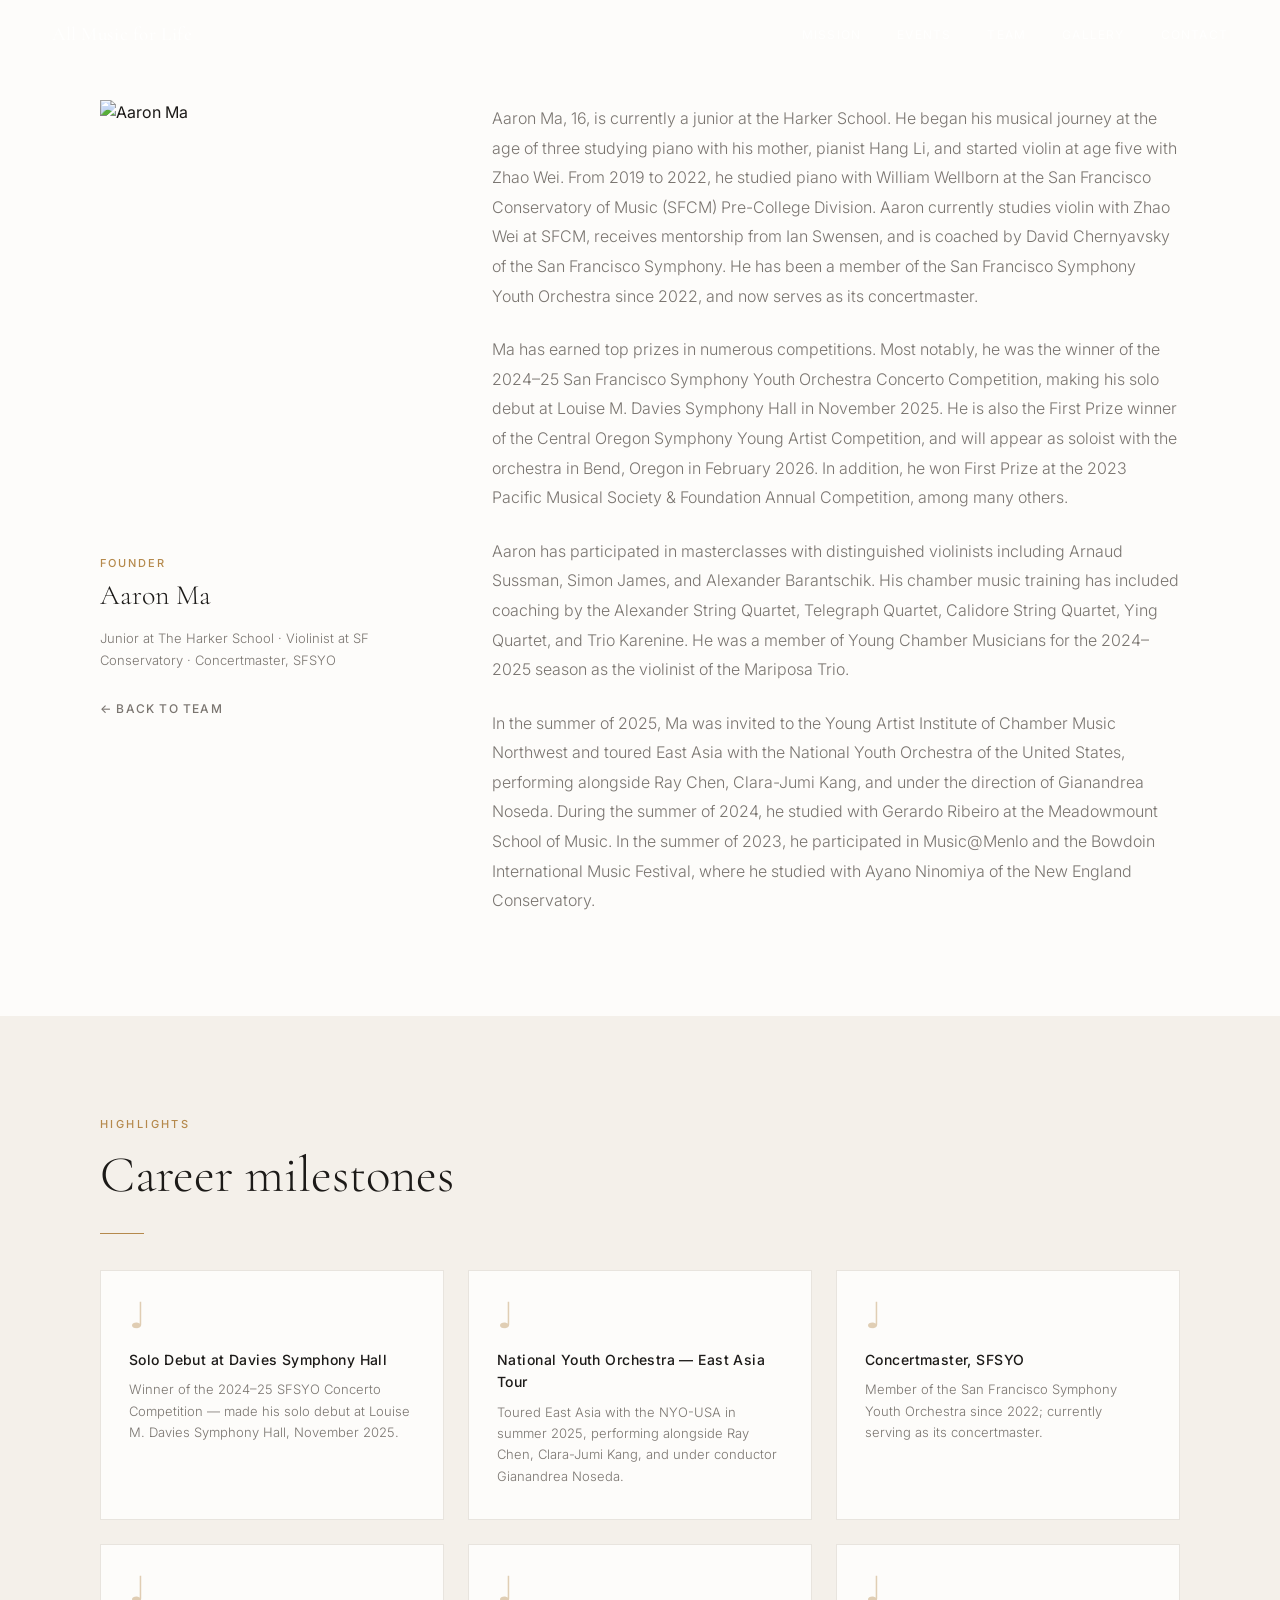
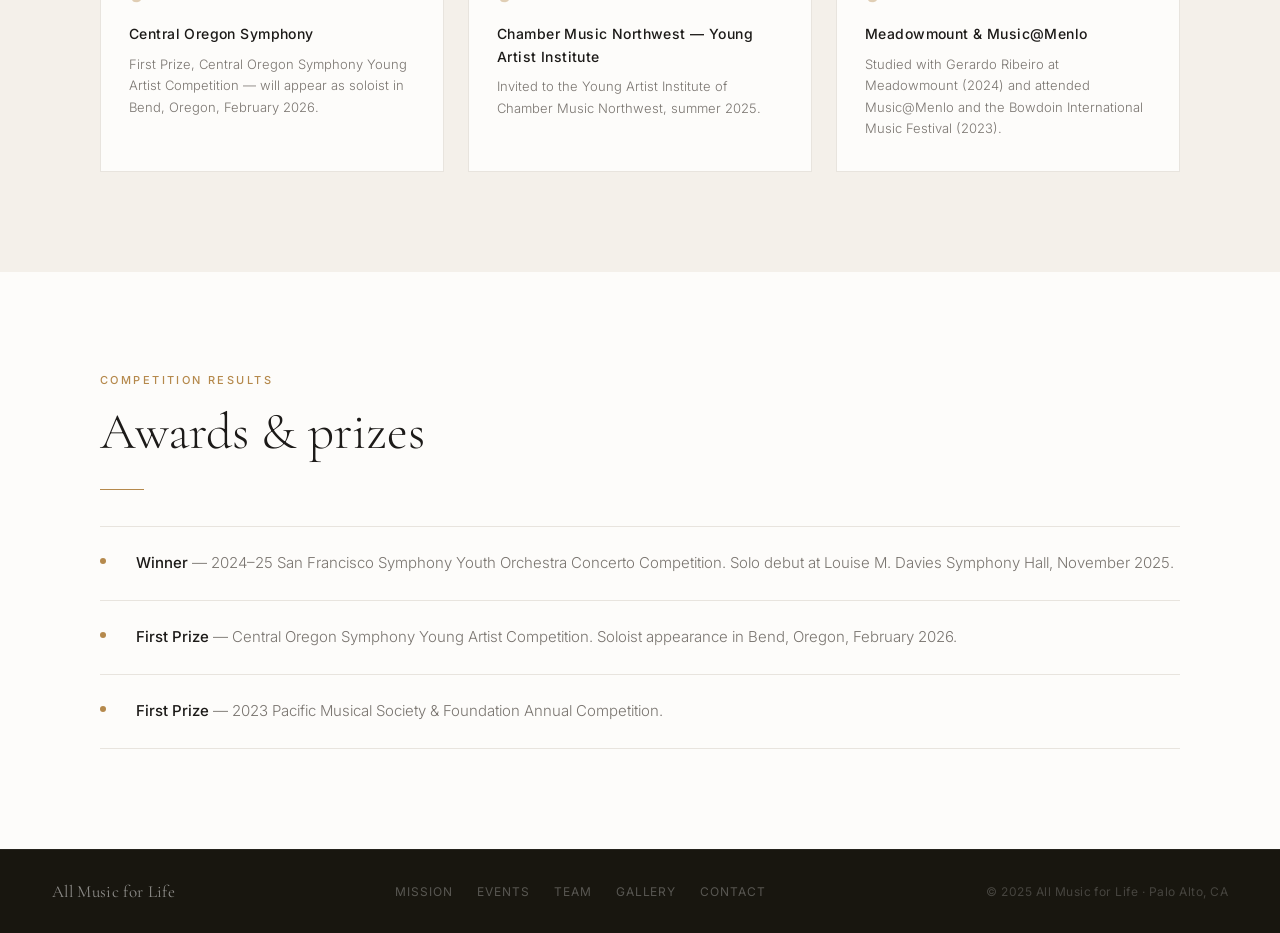
==== aaron-ma.html @ 84c5f480 "Initial commit — All Music for Life website" ====
<!DOCTYPE html>
<html lang="en">
<head>
  <meta charset="UTF-8" />
  <meta name="viewport" content="width=device-width, initial-scale=1.0" />
  <title>Aaron Ma — All Music for Life</title>
  <link rel="preconnect" href="https://fonts.googleapis.com" />
  <link rel="preconnect" href="https://fonts.gstatic.com" crossorigin />
  <link href="https://fonts.googleapis.com/css2?family=Cormorant+Garamond:ital,wght@0,300;0,400;0,500;1,300;1,400&family=Inter:wght@300;400;500;600&display=swap" rel="stylesheet" />
  <link rel="stylesheet" href="shared.css" />
  <style>
    /* ─── BIO LAYOUT ─────────────────────────────────── */
    #bio { background: var(--bg); }

    .bio-grid {
      display: grid;
      grid-template-columns: 320px 1fr;
      gap: 72px;
      align-items: start;
    }

    .bio-sidebar { position: sticky; top: calc(var(--nav-h) + 32px); }
    .bio-photo {
      width: 100%;
      aspect-ratio: 3/4;
      overflow: hidden;
      margin-bottom: 28px;
    }
    .bio-photo img {
      width: 100%; height: 100%; object-fit: cover;
    }
    .bio-label {
      font-size: 11px; font-weight: 500; letter-spacing: .18em;
      text-transform: uppercase; color: var(--accent); margin-bottom: 8px;
    }
    .bio-sidebar-name {
      font-family: 'Cormorant Garamond', serif;
      font-size: 28px; font-weight: 300; line-height: 1.1; margin-bottom: 16px;
    }
    .bio-sidebar-detail {
      font-size: 13px; font-weight: 300; color: var(--text-muted); line-height: 1.7;
      margin-bottom: 24px;
    }
    .back-link {
      display: inline-flex; align-items: center; gap: 8px;
      font-size: 12px; font-weight: 500; letter-spacing: .1em; text-transform: uppercase;
      color: var(--text-muted); text-decoration: none;
      transition: color .2s, gap .2s;
    }
    .back-link:hover { color: var(--text); gap: 12px; }

    /* ─── BIO BODY TEXT ──────────────────────────────── */
    .bio-body { padding-top: 4px; }
    .bio-body p {
      font-size: 16px; font-weight: 300; color: var(--text-muted);
      line-height: 1.85; margin-bottom: 24px;
    }
    .bio-body p:last-child { margin-bottom: 0; }

    /* ─── HIGHLIGHTS ─────────────────────────────────── */
    #highlights { background: var(--bg-alt); }

    .highlight-grid {
      display: grid;
      grid-template-columns: repeat(3, 1fr);
      gap: 24px;
    }
    .highlight-card {
      background: var(--bg);
      padding: 28px 28px 32px;
      border: 1px solid var(--border);
    }
    .highlight-icon {
      font-family: 'Cormorant Garamond', serif;
      font-size: 36px; font-weight: 300; color: var(--accent);
      opacity: .4; line-height: 1; margin-bottom: 14px;
    }
    .highlight-card h3 {
      font-size: 14px; font-weight: 500; letter-spacing: .03em; margin-bottom: 8px;
    }
    .highlight-card p {
      font-size: 13px; font-weight: 300; color: var(--text-muted); line-height: 1.65;
    }

    /* ─── ACCOLADES ──────────────────────────────────── */
    #accolades { background: var(--bg); }

    .accolades-list { display: flex; flex-direction: column; gap: 0; }
    .accolade {
      padding: 24px 0;
      border-bottom: 1px solid var(--border);
      display: grid;
      grid-template-columns: 16px 1fr;
      gap: 20px;
      align-items: start;
    }
    .accolade:first-child { border-top: 1px solid var(--border); }
    .accolade-dot {
      width: 6px; height: 6px; background: var(--accent);
      border-radius: 50%; margin-top: 7px;
    }
    .accolade p {
      font-size: 15px; font-weight: 300; color: var(--text-muted); line-height: 1.65;
    }
    .accolade strong { color: var(--text); font-weight: 500; }

    @media (max-width: 900px) {
      .bio-grid { grid-template-columns: 1fr; gap: 40px; }
      .bio-sidebar { position: static; }
      .bio-photo { aspect-ratio: 4/3; max-width: 400px; }
      .highlight-grid { grid-template-columns: 1fr 1fr; }
    }
    @media (max-width: 560px) {
      .highlight-grid { grid-template-columns: 1fr; }
    }
  </style>
</head>
<body class="dark-hero">

  <nav class="site-nav" id="nav">
    <a href="index.html" class="nav-logo">All Music for Life</a>
    <ul class="nav-links">
      <li><a href="mission.html">Mission</a></li>
      <li><a href="events.html">Events</a></li>
      <li><a href="team.html" class="active">Team</a></li>
      <li><a href="gallery.html">Gallery</a></li>
      <li><a href="contact.html">Contact</a></li>
    </ul>
  </nav>

  <div class="page-hero" style="background-image:url('https://static.wixstatic.com/media/e14089_8a04cbaf1f2e4890bda64fd5619737dc~mv2.jpeg/v1/fill/w_1600,h_900,al_c,q_85,enc_avif,quality_auto/e14089_8a04cbaf1f2e4890bda64fd5619737dc~mv2.jpeg')">
    <div class="page-hero-content">
      <p class="page-hero-eyebrow">Founder · All Music for Life</p>
      <h1 class="page-hero-title">Aaron Ma</h1>
      <p class="page-hero-sub">Violinist · Concertmaster, San Francisco Symphony Youth Orchestra</p>
    </div>
  </div>

  <!-- BIO -->
  <section id="bio">
    <div class="container">
      <div class="bio-grid">
        <div class="bio-sidebar reveal">
          <div class="bio-photo">
            <img
              src="https://static.wixstatic.com/media/e14089_8a04cbaf1f2e4890bda64fd5619737dc~mv2.jpeg/v1/fill/w_640,h_860,al_c,q_90,enc_avif,quality_auto/e14089_8a04cbaf1f2e4890bda64fd5619737dc~mv2.jpeg"
              alt="Aaron Ma"
              loading="lazy"
            />
          </div>
          <div class="bio-label">Founder</div>
          <div class="bio-sidebar-name">Aaron Ma</div>
          <p class="bio-sidebar-detail">Junior at The Harker School · Violinist at SF Conservatory · Concertmaster, SFSYO</p>
          <a href="team.html" class="back-link">← Back to Team</a>
        </div>

        <div class="bio-body reveal d2">
          <p>Aaron Ma, 16, is currently a junior at the Harker School. He began his musical journey at the age of three studying piano with his mother, pianist Hang Li, and started violin at age five with Zhao Wei. From 2019 to 2022, he studied piano with William Wellborn at the San Francisco Conservatory of Music (SFCM) Pre-College Division. Aaron currently studies violin with Zhao Wei at SFCM, receives mentorship from Ian Swensen, and is coached by David Chernyavsky of the San Francisco Symphony. He has been a member of the San Francisco Symphony Youth Orchestra since 2022, and now serves as its concertmaster.</p>

          <p>Ma has earned top prizes in numerous competitions. Most notably, he was the winner of the 2024–25 San Francisco Symphony Youth Orchestra Concerto Competition, making his solo debut at Louise M. Davies Symphony Hall in November 2025. He is also the First Prize winner of the Central Oregon Symphony Young Artist Competition, and will appear as soloist with the orchestra in Bend, Oregon in February 2026. In addition, he won First Prize at the 2023 Pacific Musical Society &amp; Foundation Annual Competition, among many others.</p>

          <p>Aaron has participated in masterclasses with distinguished violinists including Arnaud Sussman, Simon James, and Alexander Barantschik. His chamber music training has included coaching by the Alexander String Quartet, Telegraph Quartet, Calidore String Quartet, Ying Quartet, and Trio Karenine. He was a member of Young Chamber Musicians for the 2024–2025 season as the violinist of the Mariposa Trio.</p>

          <p>In the summer of 2025, Ma was invited to the Young Artist Institute of Chamber Music Northwest and toured East Asia with the National Youth Orchestra of the United States, performing alongside Ray Chen, Clara-Jumi Kang, and under the direction of Gianandrea Noseda. During the summer of 2024, he studied with Gerardo Ribeiro at the Meadowmount School of Music. In the summer of 2023, he participated in Music@Menlo and the Bowdoin International Music Festival, where he studied with Ayano Ninomiya of the New England Conservatory.</p>
        </div>
      </div>
    </div>
  </section>

  <!-- HIGHLIGHTS -->
  <section id="highlights">
    <div class="container">
      <div class="reveal">
        <p class="section-label">Highlights</p>
        <h2 class="section-title">Career milestones</h2>
        <div class="rule"></div>
      </div>
      <div class="highlight-grid">
        <div class="highlight-card reveal">
          <div class="highlight-icon">♩</div>
          <h3>Solo Debut at Davies Symphony Hall</h3>
          <p>Winner of the 2024–25 SFSYO Concerto Competition — made his solo debut at Louise M. Davies Symphony Hall, November 2025.</p>
        </div>
        <div class="highlight-card reveal d1">
          <div class="highlight-icon">♩</div>
          <h3>National Youth Orchestra — East Asia Tour</h3>
          <p>Toured East Asia with the NYO-USA in summer 2025, performing alongside Ray Chen, Clara-Jumi Kang, and under conductor Gianandrea Noseda.</p>
        </div>
        <div class="highlight-card reveal d2">
          <div class="highlight-icon">♩</div>
          <h3>Concertmaster, SFSYO</h3>
          <p>Member of the San Francisco Symphony Youth Orchestra since 2022; currently serving as its concertmaster.</p>
        </div>
        <div class="highlight-card reveal d1">
          <div class="highlight-icon">♩</div>
          <h3>Central Oregon Symphony</h3>
          <p>First Prize, Central Oregon Symphony Young Artist Competition — will appear as soloist in Bend, Oregon, February 2026.</p>
        </div>
        <div class="highlight-card reveal d2">
          <div class="highlight-icon">♩</div>
          <h3>Chamber Music Northwest — Young Artist Institute</h3>
          <p>Invited to the Young Artist Institute of Chamber Music Northwest, summer 2025.</p>
        </div>
        <div class="highlight-card reveal d3">
          <div class="highlight-icon">♩</div>
          <h3>Meadowmount &amp; Music@Menlo</h3>
          <p>Studied with Gerardo Ribeiro at Meadowmount (2024) and attended Music@Menlo and the Bowdoin International Music Festival (2023).</p>
        </div>
      </div>
    </div>
  </section>

  <!-- ACCOLADES -->
  <section id="accolades">
    <div class="container">
      <div class="reveal">
        <p class="section-label">Competition Results</p>
        <h2 class="section-title">Awards &amp; prizes</h2>
        <div class="rule"></div>
      </div>
      <div class="accolades-list">
        <div class="accolade reveal">
          <div class="accolade-dot"></div>
          <p><strong>Winner</strong> — 2024–25 San Francisco Symphony Youth Orchestra Concerto Competition. Solo debut at Louise M. Davies Symphony Hall, November 2025.</p>
        </div>
        <div class="accolade reveal">
          <div class="accolade-dot"></div>
          <p><strong>First Prize</strong> — Central Oregon Symphony Young Artist Competition. Soloist appearance in Bend, Oregon, February 2026.</p>
        </div>
        <div class="accolade reveal">
          <div class="accolade-dot"></div>
          <p><strong>First Prize</strong> — 2023 Pacific Musical Society &amp; Foundation Annual Competition.</p>
        </div>
      </div>
    </div>
  </section>

  <footer class="site-footer">
    <a href="index.html" class="foot-logo">All Music for Life</a>
    <ul class="foot-links">
      <li><a href="mission.html">Mission</a></li>
      <li><a href="events.html">Events</a></li>
      <li><a href="team.html">Team</a></li>
      <li><a href="gallery.html">Gallery</a></li>
      <li><a href="contact.html">Contact</a></li>
    </ul>
    <p class="foot-copy">© 2025 All Music for Life · Palo Alto, CA</p>
  </footer>

  <script>
    const nav = document.getElementById('nav');
    window.addEventListener('scroll', () => nav.classList.toggle('scrolled', scrollY > 20), { passive: true });
    const io = new IntersectionObserver(es => es.forEach(e => { if (e.isIntersecting) { e.target.classList.add('in'); io.unobserve(e.target); } }), { threshold: .1, rootMargin: '0px 0px -28px 0px' });
    document.querySelectorAll('.reveal').forEach(el => io.observe(el));
  </script>
</body>
</html>
---- shared.css ----
/* ─── RESET ─────────────────────────────────────────────── */
*, *::before, *::after { box-sizing: border-box; margin: 0; padding: 0; }

:root {
  --bg:           #fdfcfa;
  --bg-alt:       #f4f0ea;
  --text:         #1c1a18;
  --text-muted:   #7a7570;
  --accent:       #b5894c;
  --accent-light: rgba(181, 137, 76, 0.09);
  --border:       #e8e4de;
  --dark:         #18160f;
  --nav-h:        68px;
}

html { scroll-behavior: smooth; }

body {
  font-family: 'Inter', sans-serif;
  background: var(--bg);
  color: var(--text);
  font-size: 16px;
  line-height: 1.6;
  -webkit-font-smoothing: antialiased;
}

/* ─── NAV ────────────────────────────────────────────────── */
.site-nav {
  position: fixed;
  inset: 0 0 auto 0;
  height: var(--nav-h);
  display: flex;
  align-items: center;
  justify-content: space-between;
  padding: 0 52px;
  z-index: 100;
  transition: background .4s, box-shadow .4s;
}

/* Dark-hero variant: nav starts transparent */
body.dark-hero .site-nav:not(.scrolled) .nav-logo,
body.dark-hero .site-nav:not(.scrolled) .nav-links a {
  color: rgba(255,255,255,.82);
}
body.dark-hero .site-nav:not(.scrolled) .nav-links a:hover {
  color: #fff;
}

/* Scrolled state: solid nav */
.site-nav.scrolled {
  background: rgba(253,252,250,.95);
  backdrop-filter: blur(10px);
  -webkit-backdrop-filter: blur(10px);
  box-shadow: 0 1px 0 var(--border);
}
/* When scrolled, revert text to dark */
.site-nav.scrolled .nav-logo,
.site-nav.scrolled .nav-links a { color: var(--text-muted); }
.site-nav.scrolled .nav-links a:hover,
.site-nav.scrolled .nav-links a.active { color: var(--text); }

.nav-logo {
  font-family: 'Cormorant Garamond', serif;
  font-size: 19px;
  font-weight: 500;
  color: var(--text);
  text-decoration: none;
  letter-spacing: .03em;
  transition: color .25s;
}
.nav-links {
  display: flex;
  gap: 36px;
  list-style: none;
  align-items: center;
}
.nav-links a {
  font-size: 12px;
  font-weight: 400;
  letter-spacing: .10em;
  text-transform: uppercase;
  color: var(--text-muted);
  text-decoration: none;
  transition: color .2s;
}
.nav-links a:hover,
.nav-links a.active { color: var(--text); }

/* ─── PAGE HERO (inner pages) ────────────────────────────── */
/* Default: img-based — shows full image at natural aspect ratio, no cropping */
.page-hero {
  position: relative;
  overflow: hidden;
  display: flex;
  align-items: flex-end;
}
.page-hero-bg {
  width: 100%;
  display: block;
  /* no height constraint = natural aspect ratio = zero cropping */
}
/* Variant for pages that still use CSS background-image (gallery, contact) */
.page-hero.bg-fixed {
  height: 70vh;
  min-height: 460px;
  background-size: cover;
  background-position: center;
}
.page-hero.bg-fixed .page-hero-bg { display: none; }

.page-hero::after {
  content: '';
  position: absolute;
  inset: 0;
  background: linear-gradient(
    to bottom,
    rgba(0,0,0,.48) 0%,
    rgba(0,0,0,.06) 35%,
    rgba(0,0,0,.06) 55%,
    rgba(0,0,0,.72) 100%
  );
}
.page-hero-content {
  position: absolute;
  z-index: 1;
  bottom: 0;
  left: 0; right: 0;
  padding: 0 52px 52px;
  color: #fff;
}
.page-hero-eyebrow {
  font-size: 11px;
  font-weight: 500;
  letter-spacing: .22em;
  text-transform: uppercase;
  color: var(--accent);
  margin-bottom: 10px;
  opacity: 0;
  animation: fadeUp .7s ease .15s forwards;
}
.page-hero-title {
  font-family: 'Cormorant Garamond', serif;
  font-size: clamp(38px, 5.5vw, 68px);
  font-weight: 300;
  line-height: 1.06;
  opacity: 0;
  animation: fadeUp .75s ease .3s forwards;
}
.page-hero-sub {
  margin-top: 14px;
  font-size: 15px;
  font-weight: 300;
  color: rgba(255,255,255,.65);
  max-width: 560px;
  opacity: 0;
  animation: fadeUp .7s ease .45s forwards;
}

@keyframes fadeUp {
  from { opacity: 0; transform: translateY(16px); }
  to   { opacity: 1; transform: translateY(0); }
}

/* ─── INNER PAGE TITLE (no image) ───────────────────────── */
.page-title {
  padding: calc(var(--nav-h) + 68px) 52px 60px;
  border-bottom: 1px solid var(--border);
}
.page-title-eyebrow {
  font-size: 11px; font-weight: 500; letter-spacing: .22em;
  text-transform: uppercase; color: var(--accent); margin-bottom: 14px;
  opacity: 0; animation: fadeUp .6s ease .1s forwards;
}
.page-title-heading {
  font-family: 'Cormorant Garamond', serif;
  font-size: clamp(44px, 7vw, 84px); font-weight: 300; line-height: 1.04;
  opacity: 0; animation: fadeUp .7s ease .25s forwards;
}
.page-title-sub {
  margin-top: 18px;
  font-size: 16px; font-weight: 300; color: var(--text-muted);
  max-width: 520px; line-height: 1.75;
  opacity: 0; animation: fadeUp .6s ease .4s forwards;
}

@media (max-width: 820px) {
  .page-title { padding: calc(var(--nav-h) + 48px) 24px 44px; }
}

/* ─── SHARED SECTION CHROME ──────────────────────────────── */
section { padding: 100px 52px; }
.container { max-width: 1080px; margin: 0 auto; }

.section-label {
  font-size: 11px;
  font-weight: 500;
  letter-spacing: .22em;
  text-transform: uppercase;
  color: var(--accent);
  margin-bottom: 14px;
}
.section-title {
  font-family: 'Cormorant Garamond', serif;
  font-size: clamp(32px, 4vw, 52px);
  font-weight: 300;
  line-height: 1.12;
  margin-bottom: 28px;
}
.rule {
  width: 44px;
  height: 1px;
  background: var(--accent);
  margin-bottom: 36px;
}

/* ─── SCROLL REVEAL ──────────────────────────────────────── */
.reveal {
  opacity: 0;
  transform: translateY(26px);
  transition: opacity .65s ease, transform .65s ease;
}
.reveal.in { opacity: 1; transform: translateY(0); }
.d1 { transition-delay: .10s; }
.d2 { transition-delay: .20s; }
.d3 { transition-delay: .30s; }
.d4 { transition-delay: .40s; }

/* ─── FOOTER ─────────────────────────────────────────────── */
.site-footer {
  background: var(--dark);
  border-top: 1px solid rgba(255,255,255,.06);
  padding: 28px 52px;
  display: flex;
  justify-content: space-between;
  align-items: center;
  flex-wrap: wrap;
  gap: 16px;
}
.foot-logo {
  font-family: 'Cormorant Garamond', serif;
  font-size: 17px;
  font-weight: 400;
  color: rgba(255,255,255,.5);
  text-decoration: none;
  letter-spacing: .02em;
}
.foot-links {
  display: flex;
  gap: 24px;
  list-style: none;
}
.foot-links a {
  font-size: 12px;
  letter-spacing: .08em;
  text-transform: uppercase;
  color: rgba(255,255,255,.28);
  text-decoration: none;
  transition: color .2s;
}
.foot-links a:hover { color: rgba(255,255,255,.65); }
.foot-copy {
  font-size: 12px;
  color: rgba(255,255,255,.2);
  letter-spacing: .04em;
}

/* ─── SHARED SCRIPT FOR NAV + REVEAL ────────────────────── */
/* (invoked via inline script in each page) */

/* ─── RESPONSIVE ─────────────────────────────────────────── */
@media (max-width: 820px) {
  .site-nav { padding: 0 24px; }
  .nav-links { display: none; }
  section { padding: 72px 24px; }
  .page-hero-content { padding: 0 24px 36px; }
  .site-footer { padding: 24px; flex-direction: column; align-items: center; text-align: center; }
  .foot-links { flex-wrap: wrap; justify-content: center; }
}
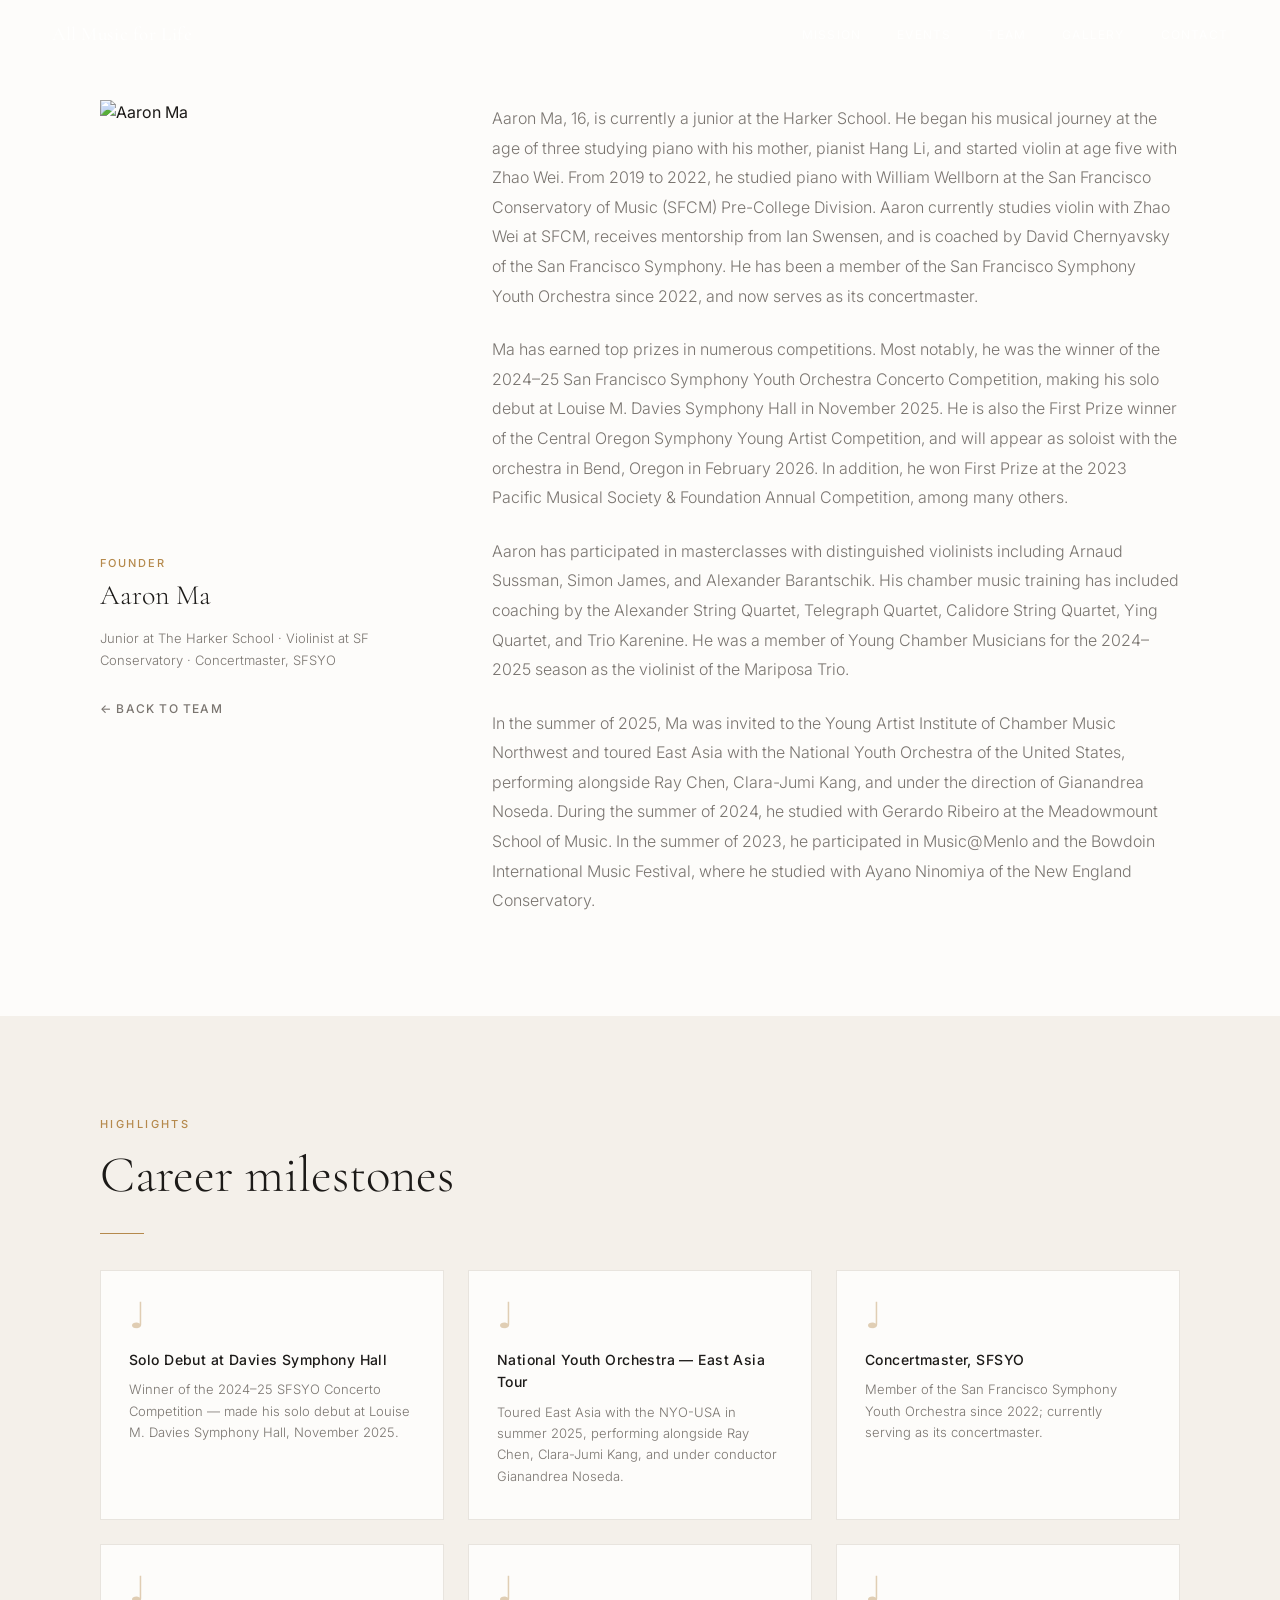
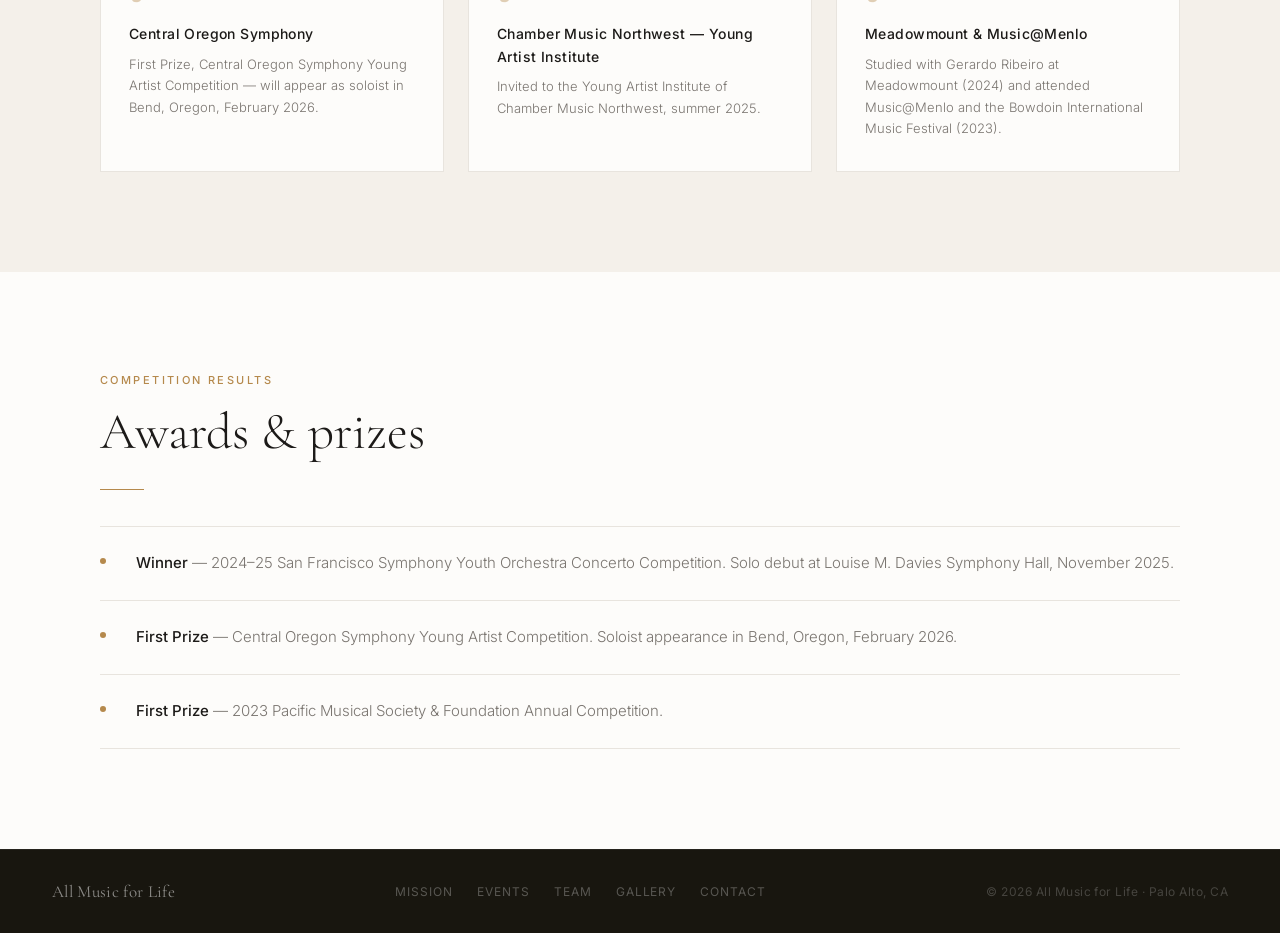
==== commit 4cd89c11: "auto-sync 2026-05-30 13:52" ====
--- a/aaron-ma.html
+++ b/aaron-ma.html
@@ -244,7 +244,7 @@
       <li><a href="gallery.html">Gallery</a></li>
       <li><a href="contact.html">Contact</a></li>
     </ul>
-    <p class="foot-copy">© 2025 All Music for Life · Palo Alto, CA</p>
+    <p class="foot-copy">© 2026 All Music for Life · Palo Alto, CA</p>
   </footer>
 
   <script>
--- a/shared.css
+++ b/shared.css
@@ -267,10 +267,84 @@
 /* ─── SHARED SCRIPT FOR NAV + REVEAL ────────────────────── */
 /* (invoked via inline script in each page) */
 
+/* ─── HAMBURGER BUTTON ───────────────────────────────────── */
+.nav-hamburger {
+  display: none;
+  flex-direction: column;
+  justify-content: space-between;
+  width: 26px; height: 18px;
+  background: none; border: none; cursor: pointer; padding: 0;
+  color: var(--text-muted);
+  transition: color .2s;
+}
+.nav-hamburger span {
+  display: block;
+  width: 100%; height: 2px;
+  background: currentColor;
+  transition: transform .3s ease, opacity .3s ease;
+}
+.nav-hamburger.active span:nth-child(1) { transform: translateY(8px) rotate(45deg); }
+.nav-hamburger.active span:nth-child(2) { opacity: 0; transform: scaleX(0); }
+.nav-hamburger.active span:nth-child(3) { transform: translateY(-8px) rotate(-45deg); }
+
+body.dark-hero .site-nav:not(.scrolled) .nav-hamburger { color: rgba(255,255,255,.82); }
+.site-nav.scrolled .nav-hamburger { color: var(--text-muted); }
+
+/* ─── MOBILE MENU ────────────────────────────────────────── */
+.mobile-menu {
+  position: fixed;
+  inset: 0;
+  background: var(--dark);
+  z-index: 99;
+  display: flex;
+  flex-direction: column;
+  align-items: center;
+  justify-content: center;
+  opacity: 0;
+  visibility: hidden;
+  pointer-events: none;
+  transition: opacity .3s ease, visibility .3s ease;
+}
+.mobile-menu.open {
+  opacity: 1;
+  visibility: visible;
+  pointer-events: all;
+}
+.mobile-close {
+  position: absolute;
+  top: 22px; right: 24px;
+  background: none; border: none; cursor: pointer;
+  font-size: 22px; color: rgba(255,255,255,.45);
+  line-height: 1; padding: 6px;
+  transition: color .2s;
+}
+.mobile-close:hover { color: #fff; }
+.mobile-links {
+  list-style: none;
+  text-align: center;
+  display: flex;
+  flex-direction: column;
+  gap: 8px;
+}
+.mobile-links li a {
+  display: block;
+  font-family: 'Cormorant Garamond', serif;
+  font-size: clamp(36px, 10vw, 52px);
+  font-weight: 300;
+  color: rgba(255,255,255,.75);
+  text-decoration: none;
+  padding: 10px 24px;
+  letter-spacing: .02em;
+  transition: color .2s;
+}
+.mobile-links li a:hover,
+.mobile-links li a.active { color: var(--accent); }
+
 /* ─── RESPONSIVE ─────────────────────────────────────────── */
 @media (max-width: 820px) {
   .site-nav { padding: 0 24px; }
   .nav-links { display: none; }
+  .nav-hamburger { display: flex; }
   section { padding: 72px 24px; }
   .page-hero-content { padding: 0 24px 36px; }
   .site-footer { padding: 24px; flex-direction: column; align-items: center; text-align: center; }
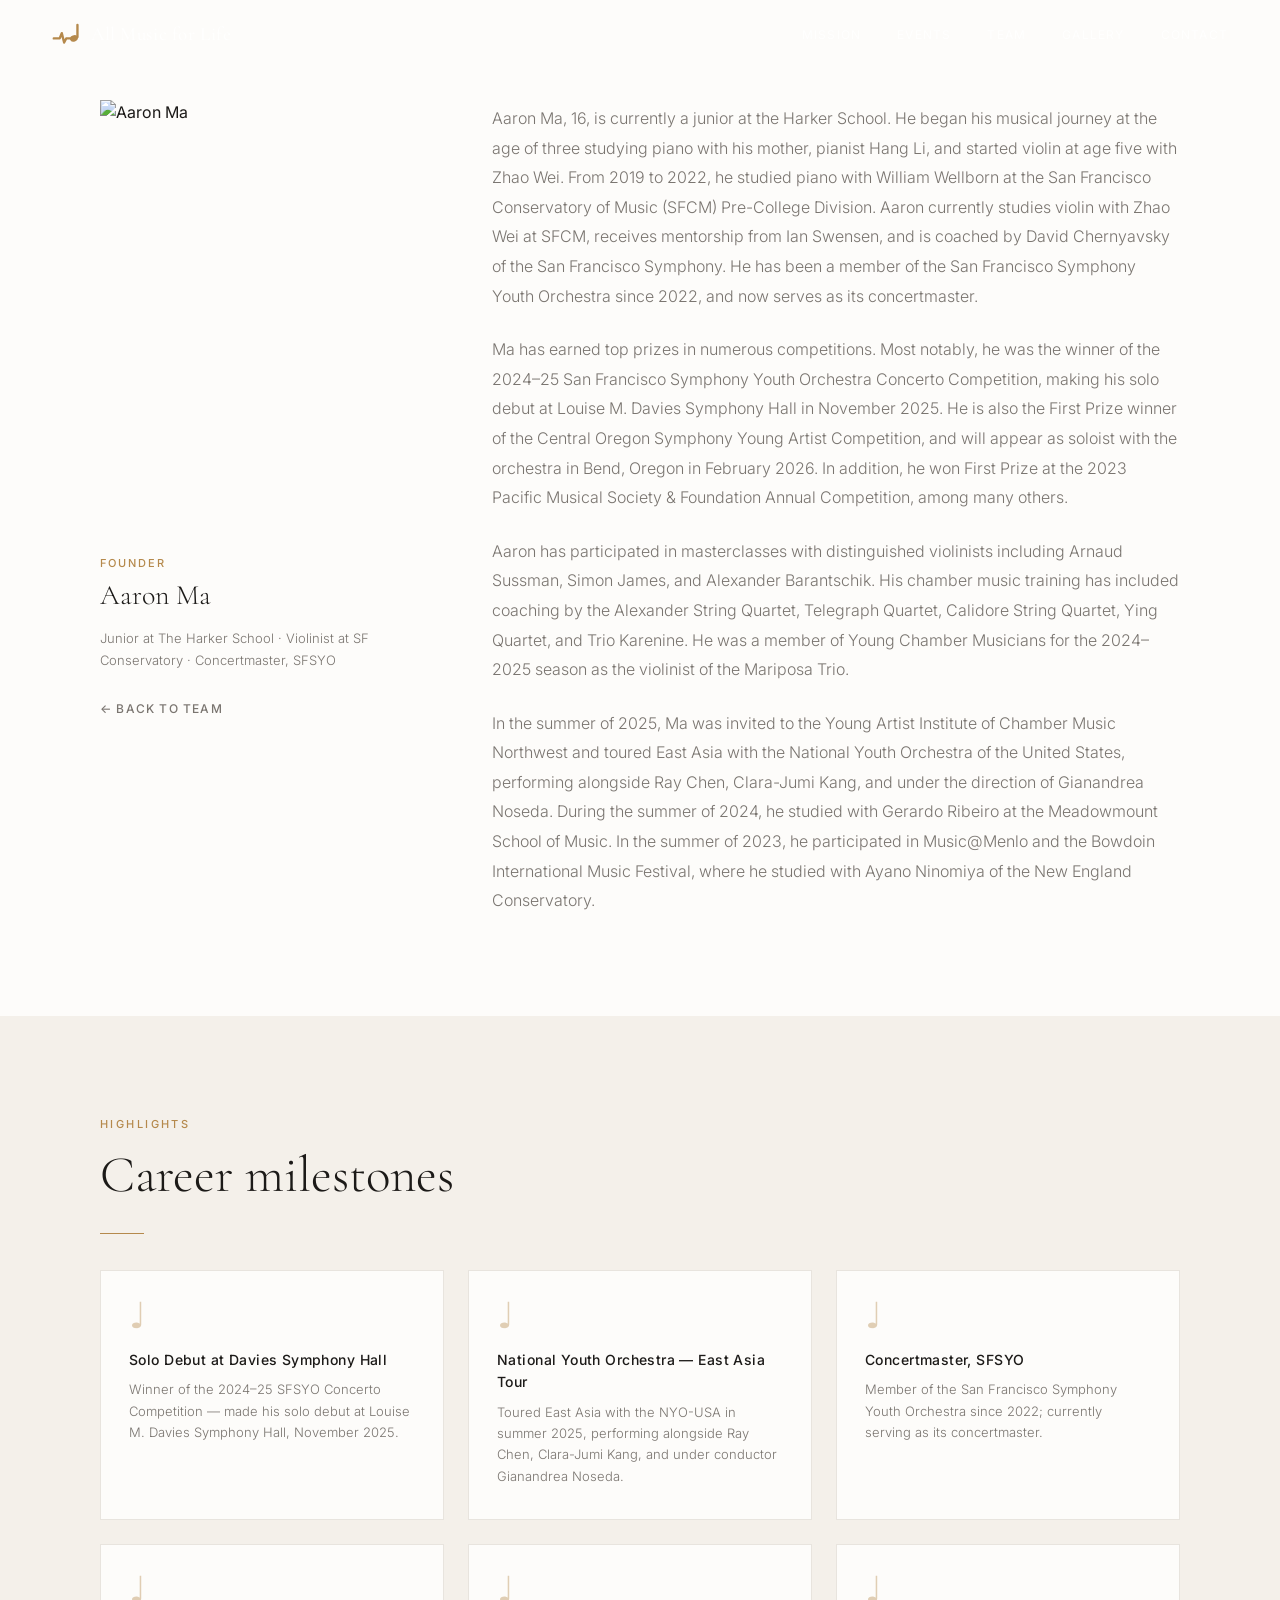
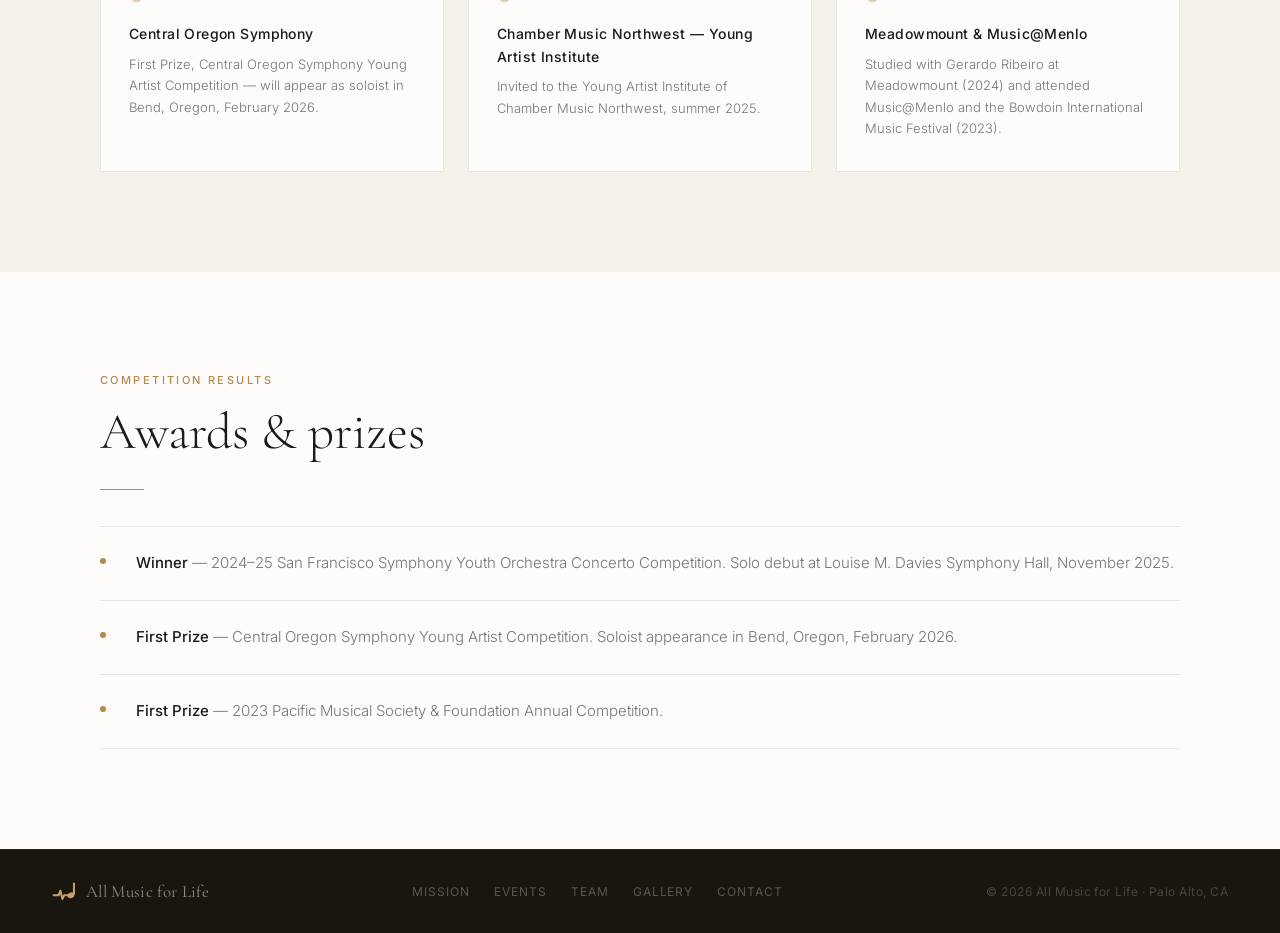
==== commit d4b2e9e8: "Add logo mark and wire it through the site Introduce the "pulse note" mark — a heartbeat line resolv" ====
--- a/aaron-ma.html
+++ b/aaron-ma.html
@@ -4,6 +4,8 @@
   <meta charset="UTF-8" />
   <meta name="viewport" content="width=device-width, initial-scale=1.0" />
   <title>Aaron Ma — All Music for Life</title>
+  <link rel="icon" href="favicon.svg" type="image/svg+xml" />
+  <link rel="apple-touch-icon" href="images/logo.png" />
   <link rel="preconnect" href="https://fonts.googleapis.com" />
   <link rel="preconnect" href="https://fonts.gstatic.com" crossorigin />
   <link href="https://fonts.googleapis.com/css2?family=Cormorant+Garamond:ital,wght@0,300;0,400;0,500;1,300;1,400&family=Inter:wght@300;400;500;600&display=swap" rel="stylesheet" />
@@ -118,7 +120,7 @@
 <body class="dark-hero">
 
   <nav class="site-nav" id="nav">
-    <a href="index.html" class="nav-logo">All Music for Life</a>
+    <a href="index.html" class="nav-logo"><svg class="logo-mark" viewBox="7 12 49 37" aria-hidden="true"><g fill="none" stroke="currentColor" stroke-width="4" stroke-linecap="round" stroke-linejoin="round"><path d="M10 38 H20 L23.5 29 L27.5 45 L31 38 H37.2"/><path d="M50 35.5 V15"/></g><ellipse cx="44" cy="38" rx="6.8" ry="5.4" fill="currentColor" transform="rotate(-20 44 38)"/></svg><span>All Music for Life</span></a>
     <ul class="nav-links">
       <li><a href="mission.html">Mission</a></li>
       <li><a href="events.html">Events</a></li>
@@ -236,7 +238,7 @@
   </section>
 
   <footer class="site-footer">
-    <a href="index.html" class="foot-logo">All Music for Life</a>
+    <a href="index.html" class="foot-logo"><svg class="logo-mark" viewBox="7 12 49 37" aria-hidden="true"><g fill="none" stroke="currentColor" stroke-width="4" stroke-linecap="round" stroke-linejoin="round"><path d="M10 38 H20 L23.5 29 L27.5 45 L31 38 H37.2"/><path d="M50 35.5 V15"/></g><ellipse cx="44" cy="38" rx="6.8" ry="5.4" fill="currentColor" transform="rotate(-20 44 38)"/></svg><span>All Music for Life</span></a>
     <ul class="foot-links">
       <li><a href="mission.html">Mission</a></li>
       <li><a href="events.html">Events</a></li>
--- a/shared.css
+++ b/shared.css
@@ -67,6 +67,17 @@
   text-decoration: none;
   letter-spacing: .03em;
   transition: color .25s;
+  display: inline-flex;
+  align-items: center;
+  gap: 10px;
+}
+
+/* Logo mark keeps the brand gold in every nav state */
+.logo-mark {
+  width: 29px;
+  height: 22px;
+  flex-shrink: 0;
+  color: var(--accent);
 }
 .nav-links {
   display: flex;
@@ -243,6 +254,14 @@
   color: rgba(255,255,255,.5);
   text-decoration: none;
   letter-spacing: .02em;
+  display: inline-flex;
+  align-items: center;
+  gap: 9px;
+}
+.foot-logo .logo-mark {
+  width: 25px;
+  height: 19px;
+  color: #c9a06a;
 }
 .foot-links {
   display: flex;
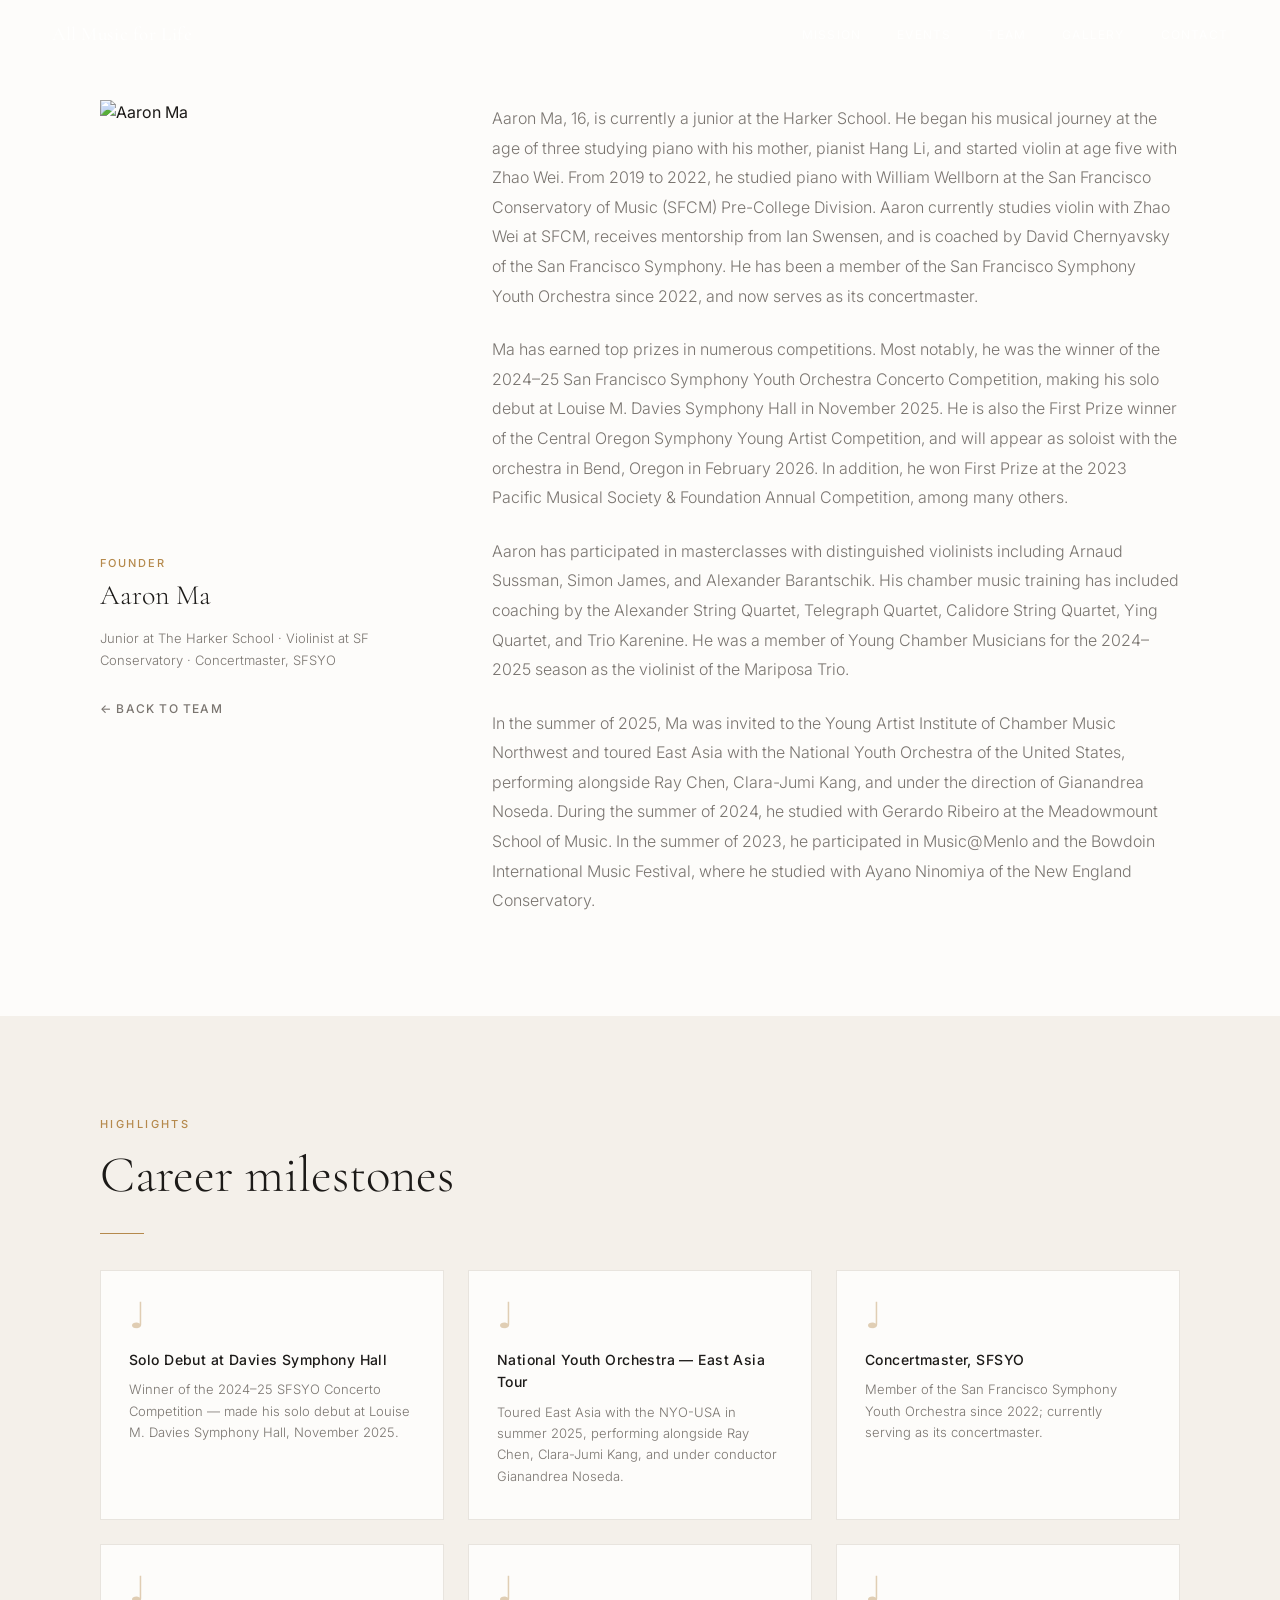
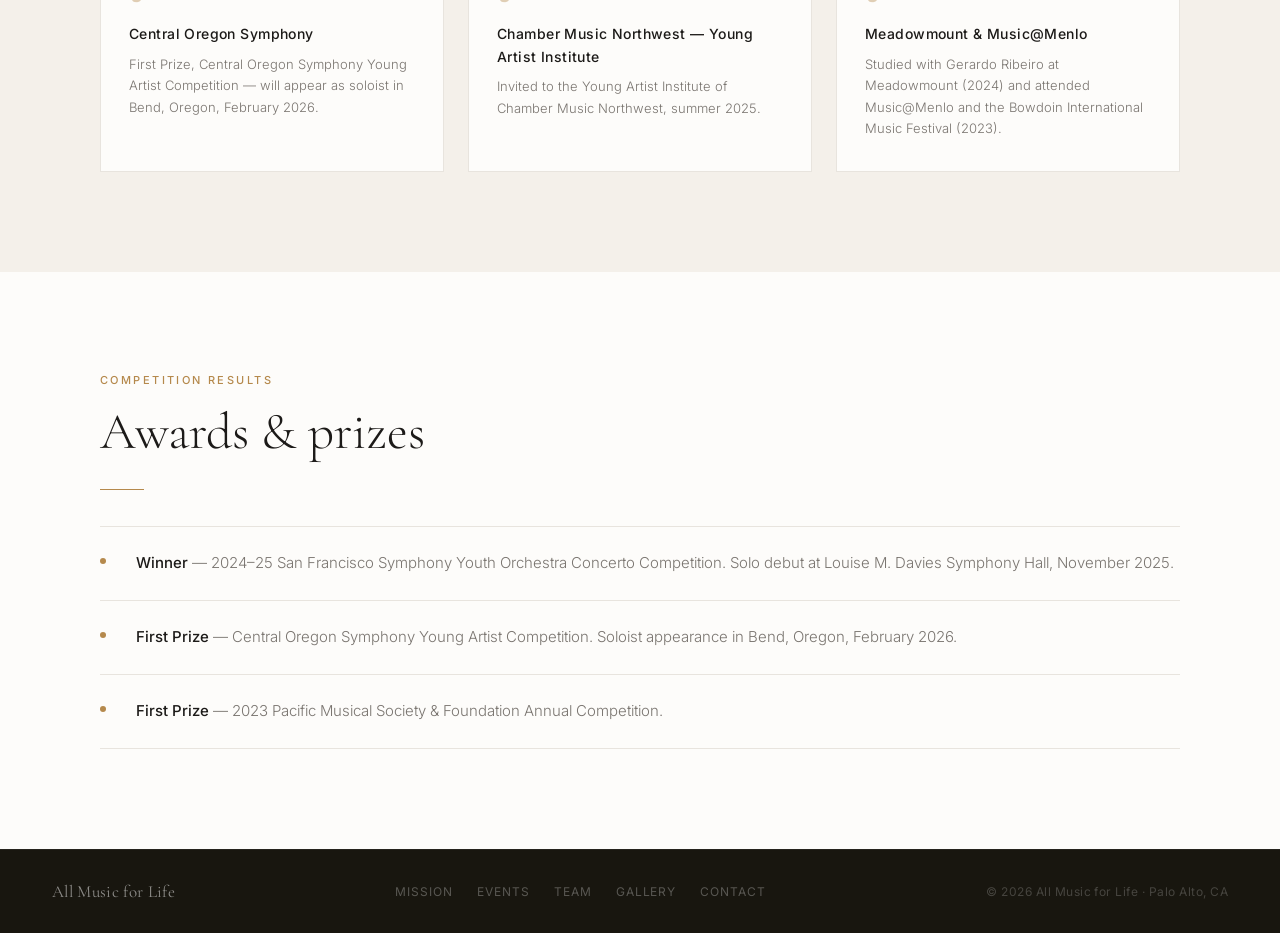
==== commit 789770d4: "Revert "Add logo mark and wire it through the site" This reverts commit d4b2e9e8d504a6528e589133dc4c" ====
--- a/aaron-ma.html
+++ b/aaron-ma.html
@@ -4,8 +4,6 @@
   <meta charset="UTF-8" />
   <meta name="viewport" content="width=device-width, initial-scale=1.0" />
   <title>Aaron Ma — All Music for Life</title>
-  <link rel="icon" href="favicon.svg" type="image/svg+xml" />
-  <link rel="apple-touch-icon" href="images/logo.png" />
   <link rel="preconnect" href="https://fonts.googleapis.com" />
   <link rel="preconnect" href="https://fonts.gstatic.com" crossorigin />
   <link href="https://fonts.googleapis.com/css2?family=Cormorant+Garamond:ital,wght@0,300;0,400;0,500;1,300;1,400&family=Inter:wght@300;400;500;600&display=swap" rel="stylesheet" />
@@ -120,7 +118,7 @@
 <body class="dark-hero">
 
   <nav class="site-nav" id="nav">
-    <a href="index.html" class="nav-logo"><svg class="logo-mark" viewBox="7 12 49 37" aria-hidden="true"><g fill="none" stroke="currentColor" stroke-width="4" stroke-linecap="round" stroke-linejoin="round"><path d="M10 38 H20 L23.5 29 L27.5 45 L31 38 H37.2"/><path d="M50 35.5 V15"/></g><ellipse cx="44" cy="38" rx="6.8" ry="5.4" fill="currentColor" transform="rotate(-20 44 38)"/></svg><span>All Music for Life</span></a>
+    <a href="index.html" class="nav-logo">All Music for Life</a>
     <ul class="nav-links">
       <li><a href="mission.html">Mission</a></li>
       <li><a href="events.html">Events</a></li>
@@ -238,7 +236,7 @@
   </section>
 
   <footer class="site-footer">
-    <a href="index.html" class="foot-logo"><svg class="logo-mark" viewBox="7 12 49 37" aria-hidden="true"><g fill="none" stroke="currentColor" stroke-width="4" stroke-linecap="round" stroke-linejoin="round"><path d="M10 38 H20 L23.5 29 L27.5 45 L31 38 H37.2"/><path d="M50 35.5 V15"/></g><ellipse cx="44" cy="38" rx="6.8" ry="5.4" fill="currentColor" transform="rotate(-20 44 38)"/></svg><span>All Music for Life</span></a>
+    <a href="index.html" class="foot-logo">All Music for Life</a>
     <ul class="foot-links">
       <li><a href="mission.html">Mission</a></li>
       <li><a href="events.html">Events</a></li>
--- a/shared.css
+++ b/shared.css
@@ -67,17 +67,6 @@
   text-decoration: none;
   letter-spacing: .03em;
   transition: color .25s;
-  display: inline-flex;
-  align-items: center;
-  gap: 10px;
-}
-
-/* Logo mark keeps the brand gold in every nav state */
-.logo-mark {
-  width: 29px;
-  height: 22px;
-  flex-shrink: 0;
-  color: var(--accent);
 }
 .nav-links {
   display: flex;
@@ -254,14 +243,6 @@
   color: rgba(255,255,255,.5);
   text-decoration: none;
   letter-spacing: .02em;
-  display: inline-flex;
-  align-items: center;
-  gap: 9px;
-}
-.foot-logo .logo-mark {
-  width: 25px;
-  height: 19px;
-  color: #c9a06a;
 }
 .foot-links {
   display: flex;
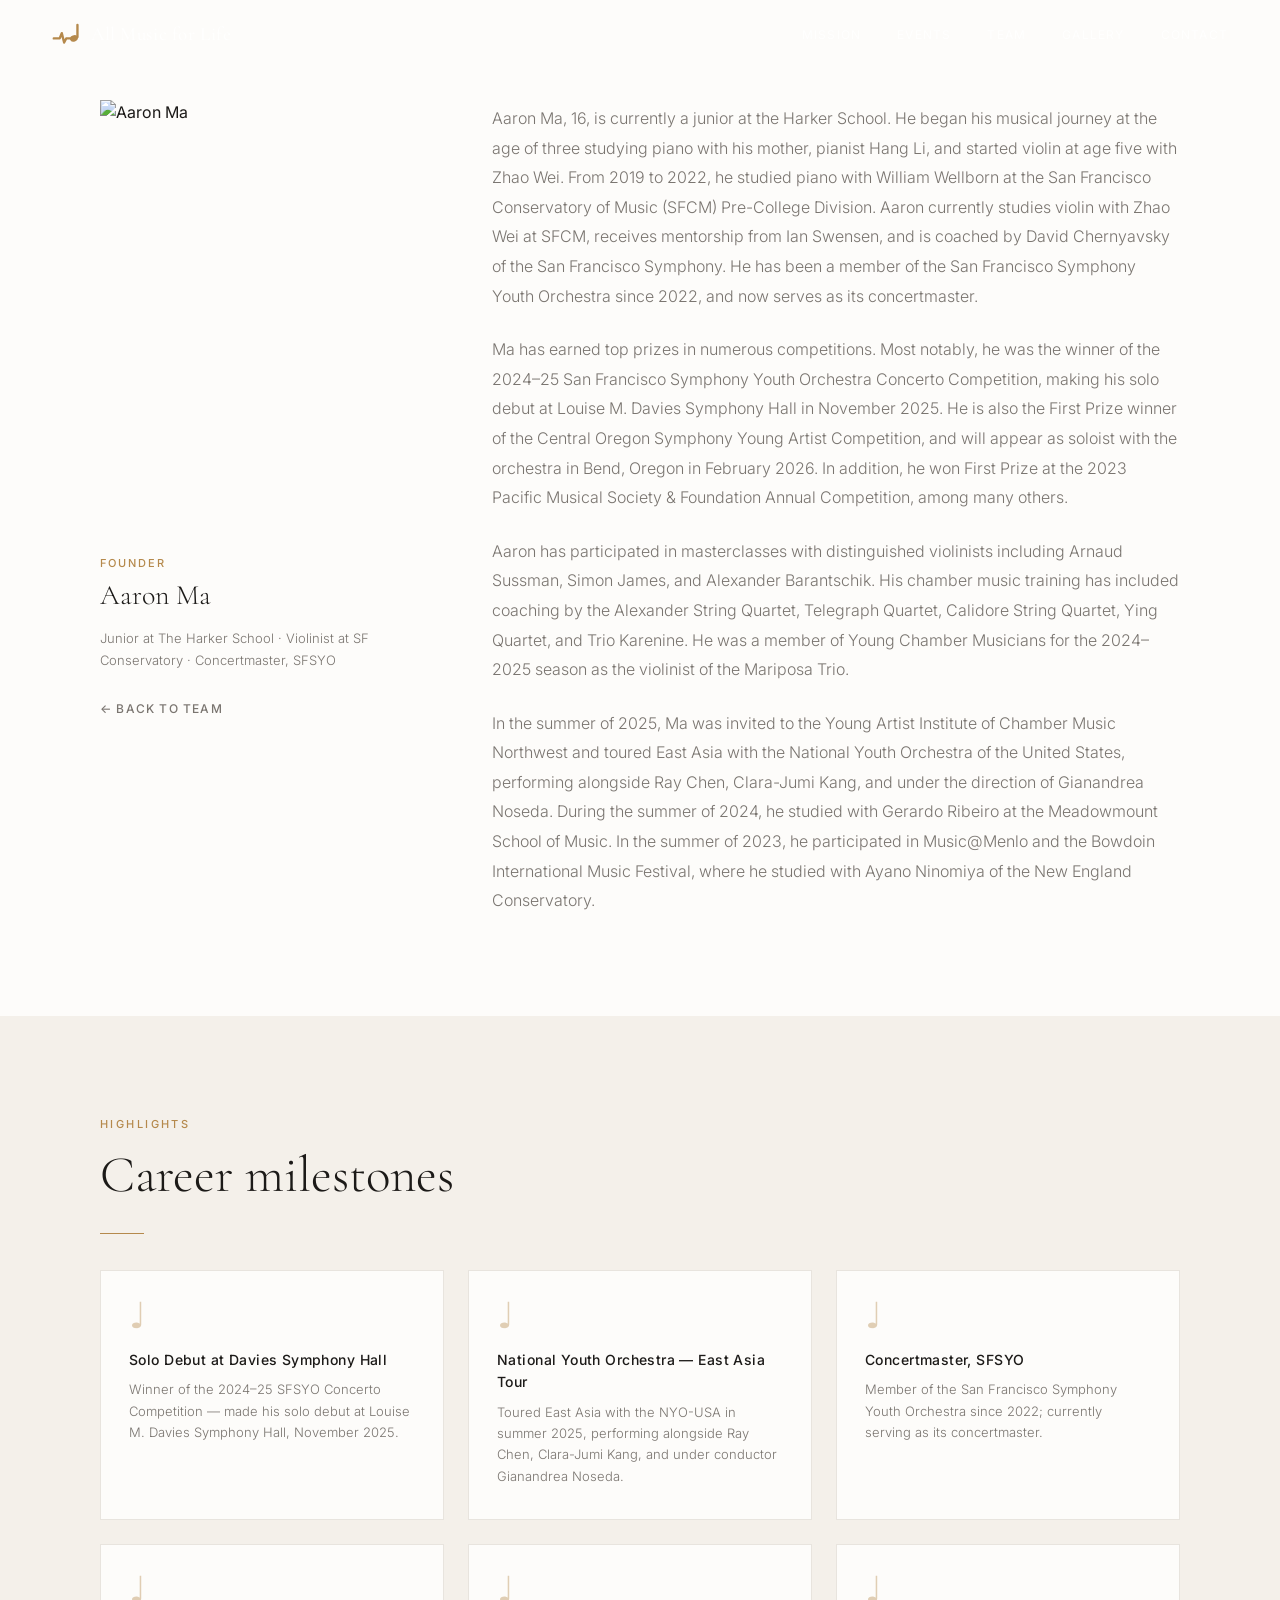
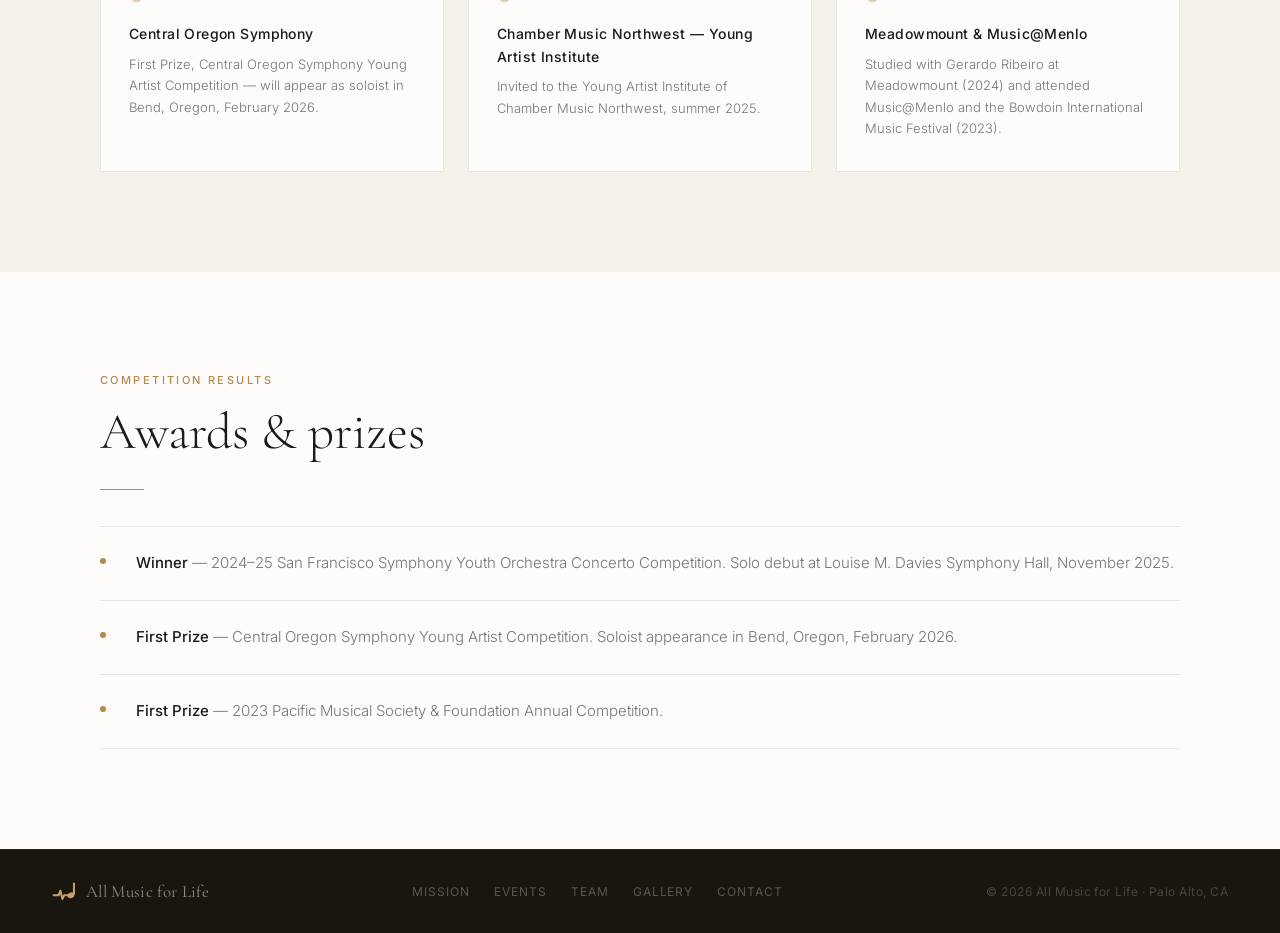
==== commit 18638988: "Revert "Revert "Add logo mark and wire it through the site"" This reverts commit 789770d4c545d52bdf2" ====
--- a/aaron-ma.html
+++ b/aaron-ma.html
@@ -4,6 +4,8 @@
   <meta charset="UTF-8" />
   <meta name="viewport" content="width=device-width, initial-scale=1.0" />
   <title>Aaron Ma — All Music for Life</title>
+  <link rel="icon" href="favicon.svg" type="image/svg+xml" />
+  <link rel="apple-touch-icon" href="images/logo.png" />
   <link rel="preconnect" href="https://fonts.googleapis.com" />
   <link rel="preconnect" href="https://fonts.gstatic.com" crossorigin />
   <link href="https://fonts.googleapis.com/css2?family=Cormorant+Garamond:ital,wght@0,300;0,400;0,500;1,300;1,400&family=Inter:wght@300;400;500;600&display=swap" rel="stylesheet" />
@@ -118,7 +120,7 @@
 <body class="dark-hero">
 
   <nav class="site-nav" id="nav">
-    <a href="index.html" class="nav-logo">All Music for Life</a>
+    <a href="index.html" class="nav-logo"><svg class="logo-mark" viewBox="7 12 49 37" aria-hidden="true"><g fill="none" stroke="currentColor" stroke-width="4" stroke-linecap="round" stroke-linejoin="round"><path d="M10 38 H20 L23.5 29 L27.5 45 L31 38 H37.2"/><path d="M50 35.5 V15"/></g><ellipse cx="44" cy="38" rx="6.8" ry="5.4" fill="currentColor" transform="rotate(-20 44 38)"/></svg><span>All Music for Life</span></a>
     <ul class="nav-links">
       <li><a href="mission.html">Mission</a></li>
       <li><a href="events.html">Events</a></li>
@@ -236,7 +238,7 @@
   </section>
 
   <footer class="site-footer">
-    <a href="index.html" class="foot-logo">All Music for Life</a>
+    <a href="index.html" class="foot-logo"><svg class="logo-mark" viewBox="7 12 49 37" aria-hidden="true"><g fill="none" stroke="currentColor" stroke-width="4" stroke-linecap="round" stroke-linejoin="round"><path d="M10 38 H20 L23.5 29 L27.5 45 L31 38 H37.2"/><path d="M50 35.5 V15"/></g><ellipse cx="44" cy="38" rx="6.8" ry="5.4" fill="currentColor" transform="rotate(-20 44 38)"/></svg><span>All Music for Life</span></a>
     <ul class="foot-links">
       <li><a href="mission.html">Mission</a></li>
       <li><a href="events.html">Events</a></li>
--- a/shared.css
+++ b/shared.css
@@ -67,6 +67,17 @@
   text-decoration: none;
   letter-spacing: .03em;
   transition: color .25s;
+  display: inline-flex;
+  align-items: center;
+  gap: 10px;
+}
+
+/* Logo mark keeps the brand gold in every nav state */
+.logo-mark {
+  width: 29px;
+  height: 22px;
+  flex-shrink: 0;
+  color: var(--accent);
 }
 .nav-links {
   display: flex;
@@ -243,6 +254,14 @@
   color: rgba(255,255,255,.5);
   text-decoration: none;
   letter-spacing: .02em;
+  display: inline-flex;
+  align-items: center;
+  gap: 9px;
+}
+.foot-logo .logo-mark {
+  width: 25px;
+  height: 19px;
+  color: #c9a06a;
 }
 .foot-links {
   display: flex;
